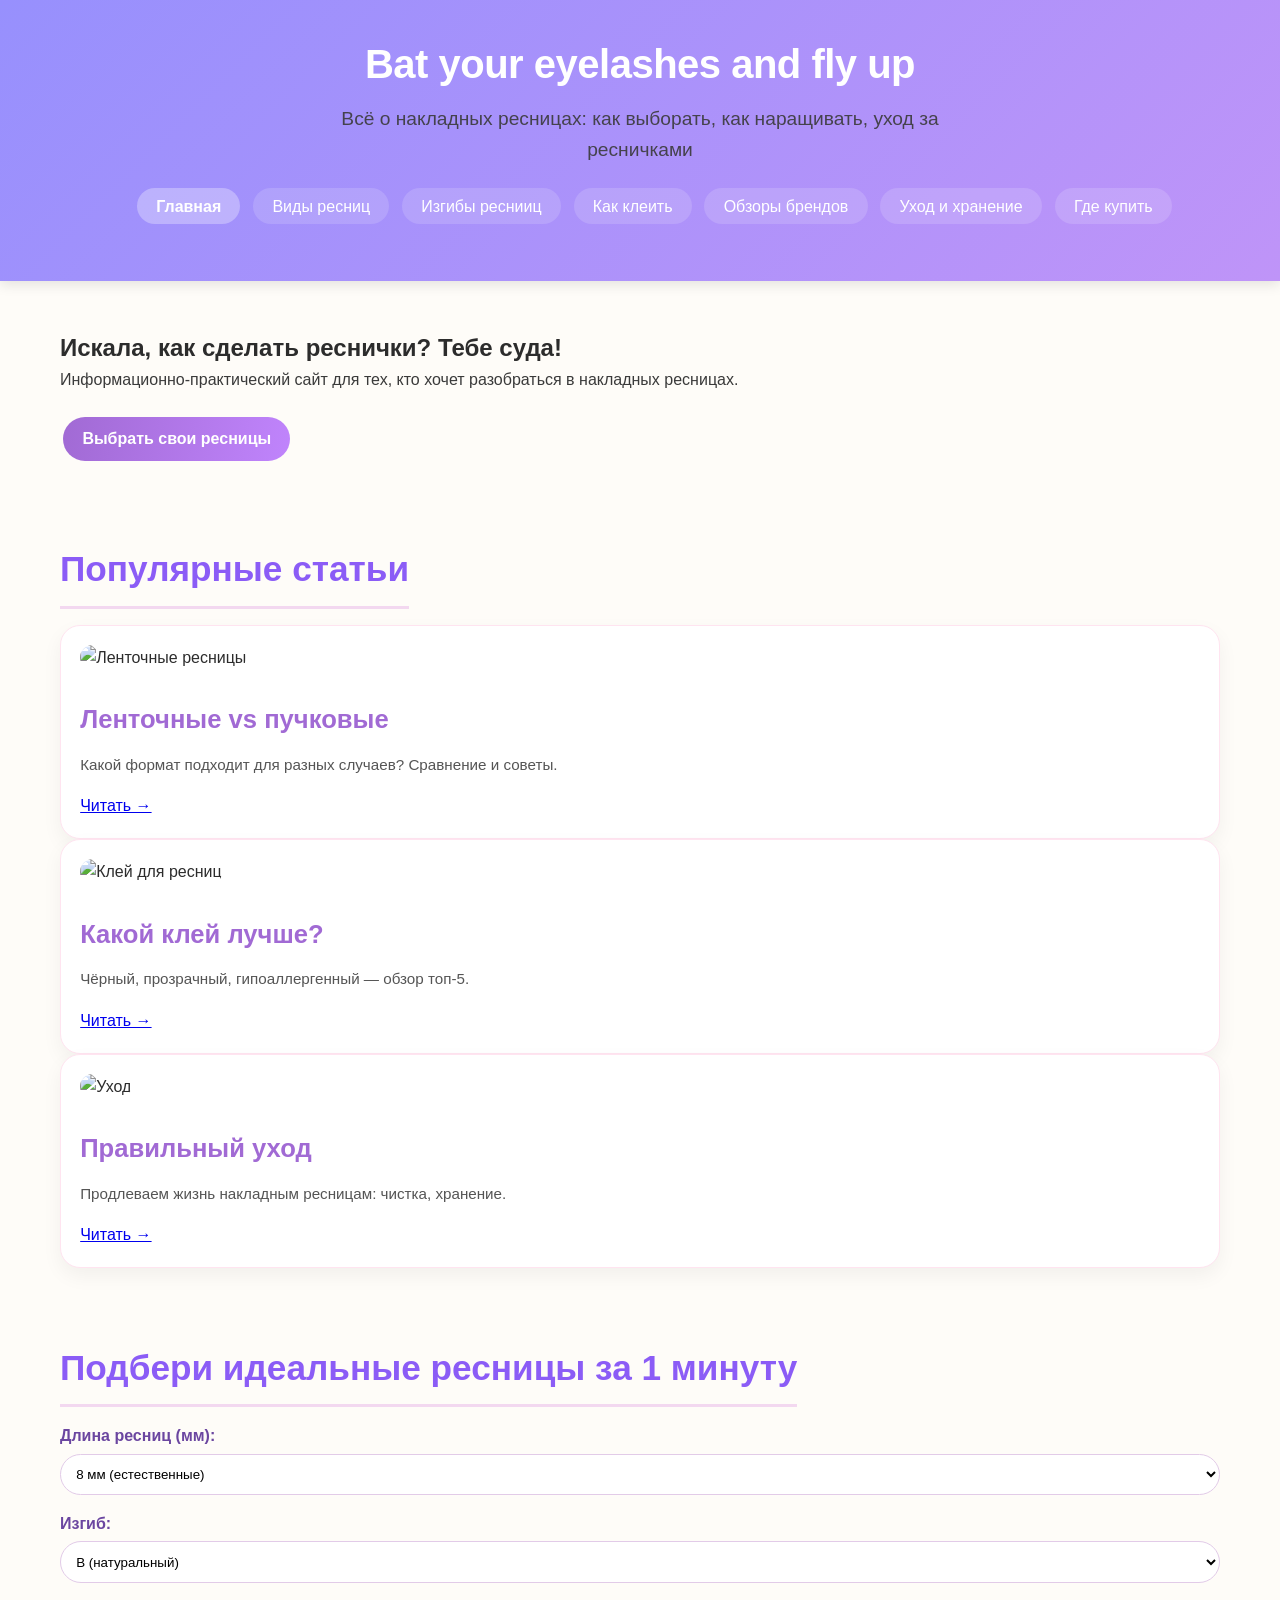
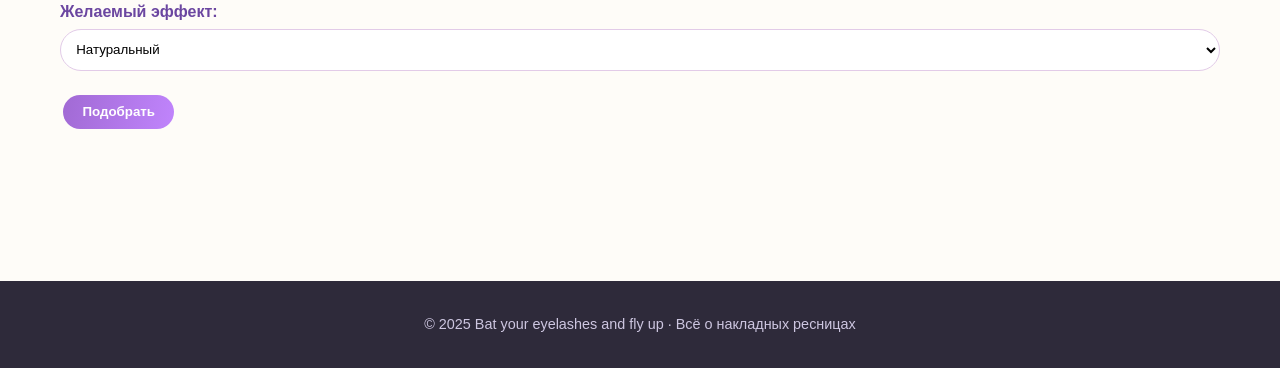
==== index.html @ 488f1c17 "изменила название сайта,  структуру (добавила страниц)" ====
<!DOCTYPE html>
<html lang="ru">
<head>
    <meta charset="UTF-8">
    <meta name="viewport" content="width=device-width, initial-scale=1.0">
    <title>Bat your eyelashes and fly up</title>
    <link rel="stylesheet" href="style.css">
</head>
<body>
    <header>
        <div class="container">
            <h1>Bat your eyelashes and fly up</h1>
            <p>Всё о накладных ресницах: как выборать, как наращивать, уход за ресничками</p>
            <nav>
                <ul>
                    <li><a href="index.html">Главная</a></li>
                    <li><a href="types.html">Виды ресниц</a></li>
                    <li><a href="The-bends.html">Изгибы реснииц</a></li>
                    <li><a href="glue.html">Как клеить</a></li>
                    <li><a href="reviews.html">Обзоры брендов</a></li>
                    <li><a href="eyelash-care.html">Уход и хранение</a></li>
                    <li><a href="buy.html">Где купить</a></li>
                </ul>
            </nav>
        </div>
    </header>

    <main>
    <section class="hero">
      <div class="container hero__content">
        <h1>Искала, как сделать реснички? Тебе суда!</h1>
        <p>Информационно‑практический сайт для тех, кто хочет разобраться в накладных ресницах.</p>
        <a href="types.html" class="btn btn-primary">Выбрать свои ресницы</a>
      </div>
    </section>

    <section class="section">
      <div class="container">
        <h2 class="section-title">Популярные статьи</h2>
        <div class="cards-grid">
          <article class="card">
            <img src="" alt="Ленточные ресницы" class="card__img">
            <div class="card__content">
              <h3>Ленточные vs пучковые</h3>
              <p>Какой формат подходит для разных случаев? Сравнение и советы.</p>
              <a href="types.html" class="card__link">Читать →</a>
            </div>
          </article>
          <article class="card">
            <img src="" alt="Клей для ресниц">
            <div class="card__content">
              <h3>Какой клей лучше?</h3>
              <p>Чёрный, прозрачный, гипоаллергенный — обзор топ-5.</p>
              <a href="reviews.html" class="card__link">Читать →</a>
            </div>
          </article>
          <article class="card">
            <img src="" alt="Уход">
            <div class="card__content">
              <h3>Правильный уход</h3>
              <p>Продлеваем жизнь накладным ресницам: чистка, хранение.</p>
              <a href="eyelash-care.html" class="card__link">Читать →</a>
            </div>
          </article>
        </div>
      </div>
    </section>

    <section class="section section--light-bg">
      <div class="container">
        <h2 class="section-title">Подбери идеальные ресницы за 1 минуту</h2>
        <div class="matcher-wrapper" id="lashMatcherApp">
          <form id="lashForm" class="matcher-form">
            <div class="form-group">
              <label>Длина ресниц (мм):</label>
              <select id="length" required>
                <option value="8">8 мм (естественные)</option>
                <option value="10">10 мм (средние)</option>
                <option value="12">12 мм (выразительные)</option>
                <option value="14">14 мм (драматичные)</option>
              </select>
            </div>
            <div class="form-group">
              <label>Изгиб:</label>
              <select id="curl" required>
                <option value="B">B (натуральный)</option>
                <option value="C">C (универсальный)</option>
                <option value="D">D (кукольный эффект)</option>
              </select>
            </div>
            <div class="form-group">
              <label>Желаемый эффект:</label>
              <select id="effect" required>
                <option value="natural">Натуральный</option>
                <option value="volume">Объёмный</option>
                <option value="dramatic">Драматичный (3D)</option>
              </select>
            </div>
            <button type="submit" class="btn btn-primary">Подобрать</button>
          </form>
          <div id="matcherResult" class="matcher-result"></div>
        </div>
      </div>
    </section>
  </main>

  <footer class="footer">
    <div class="container footer__content">
      <p>© 2025 Bat your eyelashes and fly up · Всё о накладных ресницах</p>
      <div class="footer__social">
        <a href="#" aria-label="Instagram"><i class="fab fa-instagram"></i></a>
        <a href="#" aria-label="Telegram"><i class="fab fa-telegram"></i></a>
      </div>
    </div>
  </footer>

  <script src="script.js"></script>
  
</body>
</html>
---- style.css ----
:root {
  /* светлая тема (по умолчанию) */
  --bg-primary: #fff9f7;
  --bg-secondary: #ffe9e3;
  --text-primary: #2d1b2e;
  --text-secondary: #5e3a5e;
  --accent: #d49b8f;
  --accent-hover: #b87a6e;
  --card-bg: #ffffff;
  --border: #f0d5cf;
  --header-bg: #fff0eb;
  --footer-bg: #fae6df;
  --btn-primary-bg: #d49b8f;
  --btn-primary-text: #2d1b2e;
  --shadow: rgba(0,0,0,0.05);
}

body.dark {
  --bg-primary: #1e1a2b;
  --bg-secondary: #2a2438;
  --text-primary: #f0e9f0;
  --text-secondary: #cdb8d4;
  --accent: #c28b7a;
  --accent-hover: #a56f60;
  --card-bg: #2d263b;
  --border: #433c55;
  --header-bg: #231f32;
  --footer-bg: #181524;
  --btn-primary-bg: #c28b7a;
  --btn-primary-text: #1e1a2b;
  --shadow: rgba(0,0,0,0.3);
}

* {
margin: 0;
padding: 0;
box-sizing: border-box;
}

body {
font-family: 'Segoe UI', 'Arial', sans-serif;
line-height: 1.6;
color: #2c2c2c;
background-color: #fefcf8;
}

.container {
max-width: 1200px;
margin: 0 auto;
padding: 0 20px;
}

/* Header */
header {
background: linear-gradient(135deg, #9790fd 0%, #bf94f8 100%);
padding: 2rem 0;
text-align: center;
color: white;
box-shadow: 0 4px 12px rgba(0, 0, 0, 0.1);
}

header h1 {
font-size: 2.5rem;
margin-bottom: 0.5rem;
letter-spacing: -0.5px;
}

header p {
font-size: 1.2rem;
opacity: 0.9;
max-width: 700px;
margin: 0 auto;
}

/* Navigation */
nav ul {
list-style: none;
display: flex;
justify-content: center;
flex-wrap: wrap;
gap: 0.8rem;
margin-top: 1.8rem;
}

nav a {
color: white;
text-decoration: none;
padding: 0.6rem 1.2rem;
border-radius: 40px;
font-weight: 500;
transition: all 0.3s ease;
background: rgba(255, 255, 255, 0.15);
backdrop-filter: blur(2px);
}

nav a:hover {
background: rgba(255, 255, 255, 0.35);
transform: translateY(-2px);
}

/* Main content */
main {
padding: 3rem 0;
min-height: 70vh;
}

section {
margin-bottom: 3rem;
}

h2 {
color: #8b5cf6;
font-size: 2.2rem;
margin: 1.5rem 0 1rem 0;
padding-bottom: 0.5rem;
border-bottom: 3px solid #f3d8f0;
display: inline-block;
}

h3 {
color: #a16ad4;
font-size: 1.6rem;
margin-top: 1.8rem;
margin-bottom: 0.8rem;
font-weight: 600;
}

p {
margin-bottom: 1rem;
color: #3a3a3a;
}

/* Списки */
ul, ol {
margin: 1rem 0 1.5rem 1.8rem;
}

li {
margin-bottom: 0.4rem;
line-height: 1.5;
}

strong {
color: #9b6bcf;
}

/* Карточки для обзоров, товаров */
.card-grid {
display: flex;
flex-wrap: wrap;
gap: 1.8rem;
margin: 2rem 0;
}

.card {
background: white;
border-radius: 20px;
overflow: hidden;
box-shadow: 0 8px 20px rgba(0, 0, 0, 0.05);
transition: transform 0.25s, box-shadow 0.25s;
flex: 1 1 280px;
padding: 1.2rem;
border: 1px solid #ffe4f0;
}

.card:hover {
transform: translateY(-5px);
box-shadow: 0 15px 30px rgba(0, 0, 0, 0.1);
}

.card h4 {
font-size: 1.3rem;
color: #b185db;
margin-bottom: 0.5rem;
}

.card p {
font-size: 0.95rem;
color: #555;
}

/* Таблицы (для сравнения, брендов) */
table {
width: 100%;
border-collapse: collapse;
background: white;
border-radius: 16px;
overflow: hidden;
box-shadow: 0 2px 12px rgba(0, 0, 0, 0.05);
margin: 1.5rem 0;
}

th, td {
padding: 0.9rem 1rem;
text-align: left;
border-bottom: 1px solid #f0e0e8;
}

th {
background: #f8f0fc;
color: #7c4d9e;
font-weight: 700;
font-size: 1rem;
}

tr:hover td {
background-color: #fef6fb;
}

/* Кнопки (для покупки, деталей) */
.btn {
display: inline-block;
background: linear-gradient(100deg, #a16ad4, #c084fc);
color: white;
padding: 0.6rem 1.2rem;
border-radius: 40px;
text-decoration: none;
font-weight: 600;
transition: all 0.2s;
border: none;
cursor: pointer;
margin: 0.5rem 0.2rem;
}

.btn-small {
padding: 0.3rem 0.9rem;
font-size: 0.85rem;
}

.btn:hover {
background: #8b5cf6;
transform: scale(0.97);
box-shadow: 0 4px 10px rgba(0,0,0,0.1);
}

/* Блок с советами, акценты */
.highlight, .tip-box {
background: #fff7f0;
border-left: 5px solid #cfaaff;
padding: 1.2rem 1.5rem;
border-radius: 20px;
margin: 1.5rem 0;
box-shadow: 0 2px 8px rgba(0,0,0,0.02);
}

.tip-box p {
margin-bottom: 0;
}

/* Формы (возможно для связи / комментариев) */
.form-group {
margin-bottom: 1rem;
}

label {
display: block;
font-weight: 600;
color: #6b46a0;
margin-bottom: 0.3rem;
}

input, textarea, select {
width: 100%;
padding: 0.7rem;
border: 1px solid #e2cbe8;
border-radius: 24px;
background: white;
font-family: inherit;
}

input:focus, textarea:focus {
outline: none;
border-color: #b77ce0;
box-shadow: 0 0 0 3px rgba(161, 106, 212, 0.2);
}

/* Секция "Где купить" — список магазинов */
.store-item {
display: flex;
align-items: baseline;
gap: 0.8rem;
background: #ffffffcc;
padding: 0.7rem 1rem;
border-radius: 50px;
margin-bottom: 0.8rem;
backdrop-filter: blur(4px);
border: 1px solid #f3dcfc;
}

.store-name {
font-weight: bold;
min-width: 120px;
color: #a45ee5;
}

/* footer */
footer {
background: #2e2a3a;
color: #ddd8e8;
text-align: center;
padding: 2rem 0;
margin-top: 3rem;
font-size: 0.9rem;
}

footer p {
color: #cdc6e0;
margin: 0;
}

/* Адаптивность */
@media (max-width: 768px) {
header h1 {
font-size: 1.8rem;
}

header p {
font-size: 1rem;
}

nav ul {
flex-direction: column;
align-items: stretch;
gap: 0.5rem;
margin: 1rem 1rem 0;
}

nav a {
display: block;
text-align: center;
}

h2 {
font-size: 1.7rem;
}

h3 {
font-size: 1.3rem;
}

.container {
padding: 0 16px;
}

table, th, td {
font-size: 0.85rem;
padding: 0.6rem;
}

.card-grid {
flex-direction: column;
}
}

/* дополнительные мелочи для красоты */
img {
max-width: 100%;
border-radius: 16px;
}

hr {
margin: 1.8rem 0;
border: none;
height: 2px;
background: linear-gradient(90deg, #f0d0d8, #d9b4f0, #f0d0d8);
}

/* Стили для галереи (если потребуется) */
.gallery {
display: flex;
flex-wrap: wrap;
gap: 1rem;
justify-content: center;
}

/* Иконки или метки */
.badge {
background: #eeddff;
color: #8a4fc2;
font-size: 0.7rem;
padding: 0.2rem 0.6rem;
border-radius: 40px;
font-weight: bold;
margin-left: 0.5rem;
}
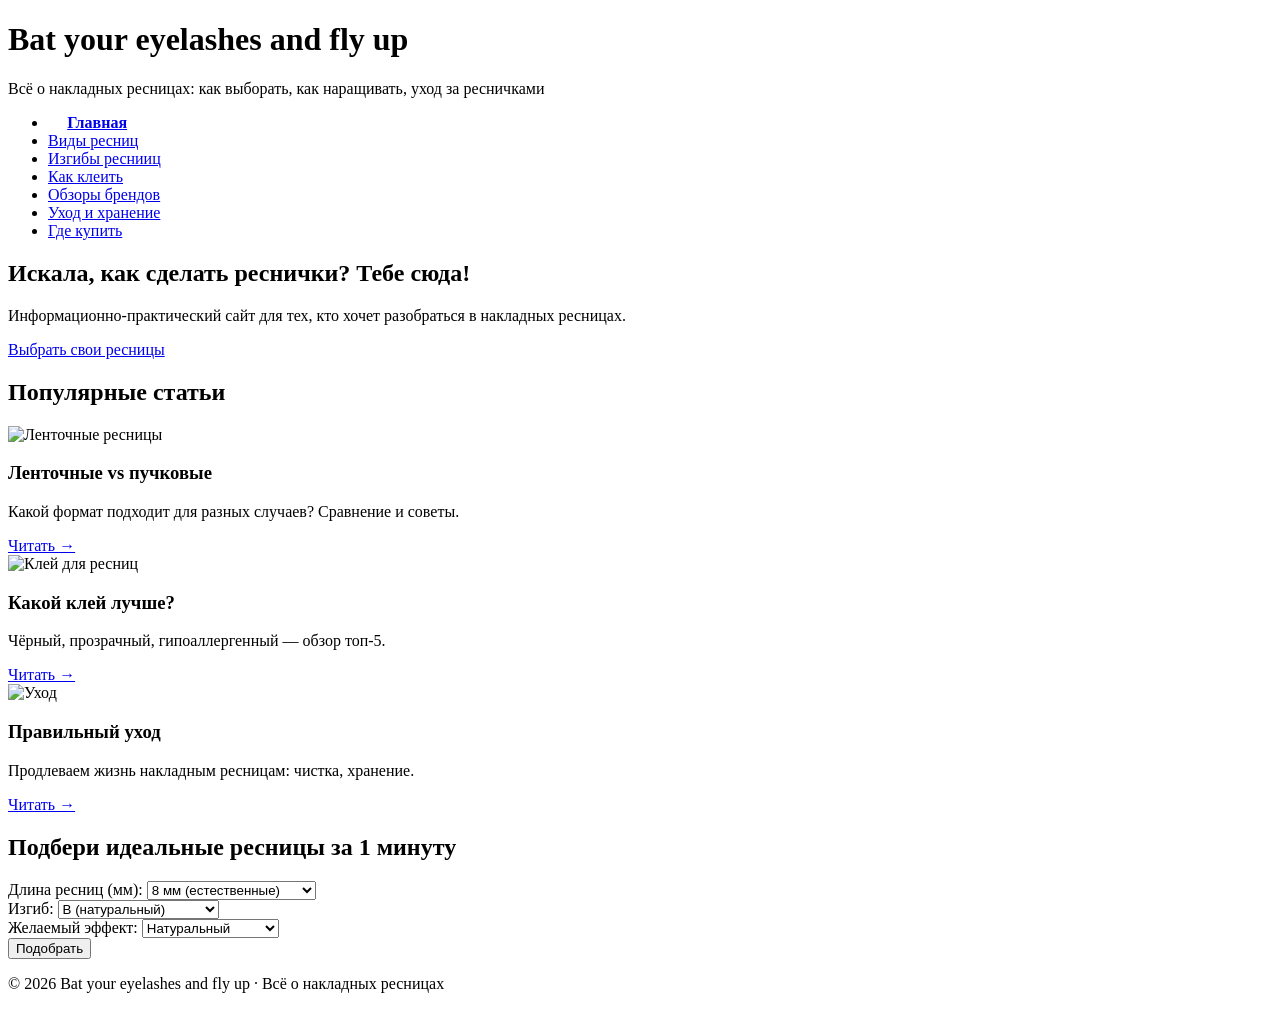
==== commit 860b041d: "для каждой страницы свой ксс и скрипт. Пока оформлена  главная страница, скрипт будет испрален." ====
--- a/index.html
+++ b/index.html
@@ -1,120 +1,121 @@
 <!DOCTYPE html>
 <html lang="ru">
 <head>
-    <meta charset="UTF-8">
-    <meta name="viewport" content="width=device-width, initial-scale=1.0">
-    <title>Bat your eyelashes and fly up</title>
-    <link rel="stylesheet" href="style.css">
+<meta charset="UTF-8">
+<meta name="viewport" content="width=device-width, initial-scale=1.0">
+<title>Bat your eyelashes and fly up</title>
+<link rel="stylesheet" href="style.css/index.css">
 </head>
 <body>
-    <header>
-        <div class="container">
-            <h1>Bat your eyelashes and fly up</h1>
-            <p>Всё о накладных ресницах: как выборать, как наращивать, уход за ресничками</p>
-            <nav>
-                <ul>
-                    <li><a href="index.html">Главная</a></li>
-                    <li><a href="types.html">Виды ресниц</a></li>
-                    <li><a href="The-bends.html">Изгибы реснииц</a></li>
-                    <li><a href="glue.html">Как клеить</a></li>
-                    <li><a href="reviews.html">Обзоры брендов</a></li>
-                    <li><a href="eyelash-care.html">Уход и хранение</a></li>
-                    <li><a href="buy.html">Где купить</a></li>
-                </ul>
-            </nav>
-        </div>
-    </header>
+<header>
+<div class="container">
+<h1>Bat your eyelashes and fly up</h1>
+<p>Всё о накладных ресницах: как выборать, как наращивать, уход за ресничками</p>
+<nav>
+<ul>
+<li><a href="index.html">Главная</a></li>
+<li><a href="types.html">Виды ресниц</a></li>
+<li><a href="The-bends.html">Изгибы реснииц</a></li>
+<li><a href="glue.html">Как клеить</a></li>
+<li><a href="reviews.html">Обзоры брендов</a></li>
+<li><a href="eyelash-care.html">Уход и хранение</a></li>
+<li><a href="buy.html">Где купить</a></li>
+</ul>
+</nav>
+</div>
+</header>
 
-    <main>
-    <section class="hero">
-      <div class="container hero__content">
-        <h1>Искала, как сделать реснички? Тебе суда!</h1>
-        <p>Информационно‑практический сайт для тех, кто хочет разобраться в накладных ресницах.</p>
-        <a href="types.html" class="btn btn-primary">Выбрать свои ресницы</a>
-      </div>
-    </section>
+<main>
+<section class="hero hero--with-bg">
+<div class="container hero__content">
+<h1>Искала, как сделать реснички? Тебе сюда!</h1>
+<p>Информационно‑практический сайт для тех, кто хочет разобраться в накладных ресницах.</p>
+<a href="types.html" class="btn btn-primary">Выбрать свои ресницы</a>
+</div>
+</section>
 
-    <section class="section">
-      <div class="container">
-        <h2 class="section-title">Популярные статьи</h2>
-        <div class="cards-grid">
-          <article class="card">
-            <img src="" alt="Ленточные ресницы" class="card__img">
-            <div class="card__content">
-              <h3>Ленточные vs пучковые</h3>
-              <p>Какой формат подходит для разных случаев? Сравнение и советы.</p>
-              <a href="types.html" class="card__link">Читать →</a>
-            </div>
-          </article>
-          <article class="card">
-            <img src="" alt="Клей для ресниц">
-            <div class="card__content">
-              <h3>Какой клей лучше?</h3>
-              <p>Чёрный, прозрачный, гипоаллергенный — обзор топ-5.</p>
-              <a href="reviews.html" class="card__link">Читать →</a>
-            </div>
-          </article>
-          <article class="card">
-            <img src="" alt="Уход">
-            <div class="card__content">
-              <h3>Правильный уход</h3>
-              <p>Продлеваем жизнь накладным ресницам: чистка, хранение.</p>
-              <a href="eyelash-care.html" class="card__link">Читать →</a>
-            </div>
-          </article>
-        </div>
-      </div>
-    </section>
 
-    <section class="section section--light-bg">
-      <div class="container">
-        <h2 class="section-title">Подбери идеальные ресницы за 1 минуту</h2>
-        <div class="matcher-wrapper" id="lashMatcherApp">
-          <form id="lashForm" class="matcher-form">
-            <div class="form-group">
-              <label>Длина ресниц (мм):</label>
-              <select id="length" required>
-                <option value="8">8 мм (естественные)</option>
-                <option value="10">10 мм (средние)</option>
-                <option value="12">12 мм (выразительные)</option>
-                <option value="14">14 мм (драматичные)</option>
-              </select>
-            </div>
-            <div class="form-group">
-              <label>Изгиб:</label>
-              <select id="curl" required>
-                <option value="B">B (натуральный)</option>
-                <option value="C">C (универсальный)</option>
-                <option value="D">D (кукольный эффект)</option>
-              </select>
-            </div>
-            <div class="form-group">
-              <label>Желаемый эффект:</label>
-              <select id="effect" required>
-                <option value="natural">Натуральный</option>
-                <option value="volume">Объёмный</option>
-                <option value="dramatic">Драматичный (3D)</option>
-              </select>
-            </div>
-            <button type="submit" class="btn btn-primary">Подобрать</button>
-          </form>
-          <div id="matcherResult" class="matcher-result"></div>
-        </div>
-      </div>
-    </section>
-  </main>
+<section class="section">
+<div class="container">
+<h2 class="section-title">Популярные статьи</h2>
+<div class="cards-grid">
+<article class="card">
+<div class="card__content">
+<img src="https://encrypted-tbn0.gstatic.com/images?q=tbn:ANd9GcRplRN2D2bsF6pzSVz6k77iuRxVp3_ErJUctg&s" alt="Ленточные ресницы" class="card__img">
+<h3>Ленточные vs пучковые</h3>
+<p>Какой формат подходит для разных случаев? Сравнение и советы.</p>
+<a href="types.html" class="card__link">Читать →</a>
+</div>
+</article>
+<article class="card">
+<img src="https://s.fstorage.cm.tdera.ru/img/556f/0a/3b9a6e7b67370b2b523e2c21401c8d2a0acaa036.jpeg" alt="Клей для ресниц">
+<div class="card__content">
+<h3>Какой клей лучше?</h3>
+<p>Чёрный, прозрачный, гипоаллергенный — обзор топ-5.</p>
+<a href="reviews.html" class="card__link">Читать →</a>
+</div>
+</article>
+<article class="card">
+<img src="https://paradpomad.ru/upload/medialibrary/5fe/5fe3d609d5bc75c7faf5052f55bfd235.png" alt="Уход">
+<div class="card__content">
+<h3>Правильный уход</h3>
+<p>Продлеваем жизнь накладным ресницам: чистка, хранение.</p>
+<a href="eyelash-care.html" class="card__link">Читать →</a>
+</div>
+</article>
+</div>
+</div>
+</section>
 
-  <footer class="footer">
-    <div class="container footer__content">
-      <p>© 2025 Bat your eyelashes and fly up · Всё о накладных ресницах</p>
-      <div class="footer__social">
-        <a href="#" aria-label="Instagram"><i class="fab fa-instagram"></i></a>
-        <a href="#" aria-label="Telegram"><i class="fab fa-telegram"></i></a>
-      </div>
-    </div>
-  </footer>
+<section class="section section--light-bg">
+<div class="container">
+<h2 class="section-title">Подбери идеальные ресницы за 1 минуту</h2>
+<div class="matcher-wrapper" id="lashMatcherApp">
+<form id="lashForm" class="matcher-form">
+<div class="form-group">
+<label>Длина ресниц (мм):</label>
+<select id="length" required>
+<option value="8">8 мм (естественные)</option>
+<option value="10">10 мм (средние)</option>
+<option value="12">12 мм (выразительные)</option>
+<option value="14">14 мм (драматичные)</option>
+</select>
+</div>
+<div class="form-group">
+<label>Изгиб:</label>
+<select id="curl" required>
+<option value="B">B (натуральный)</option>
+<option value="C">C (универсальный)</option>
+<option value="D">D (кукольный эффект)</option>
+</select>
+</div>
+<div class="form-group">
+<label>Желаемый эффект:</label>
+<select id="effect" required>
+<option value="natural">Натуральный</option>
+<option value="volume">Объёмный</option>
+<option value="dramatic">Драматичный (3D)</option>
+</select>
+</div>
+<button type="submit" class="btn btn-primary">Подобрать</button>
+</form>
+<div id="matcherResult" class="matcher-result"></div>
+</div>
+</div>
+</section>
+</main>
 
-  <script src="script.js"></script>
-  
+<footer class="footer">
+<div class="container footer__content">
+<p>© 2026 Bat your eyelashes and fly up · Всё о накладных ресницах</p>
+<div class="footer__social">
+<a href="#" aria-label="Instagram"><i class="fab fa-instagram"></i></a>
+<a href="#" aria-label="Telegram"><i class="fab fa-telegram"></i></a>
+</div>
+</div>
+</footer>
+
+<script src="java/script.js"></script>
+
 </body>
-</html>
+</html>
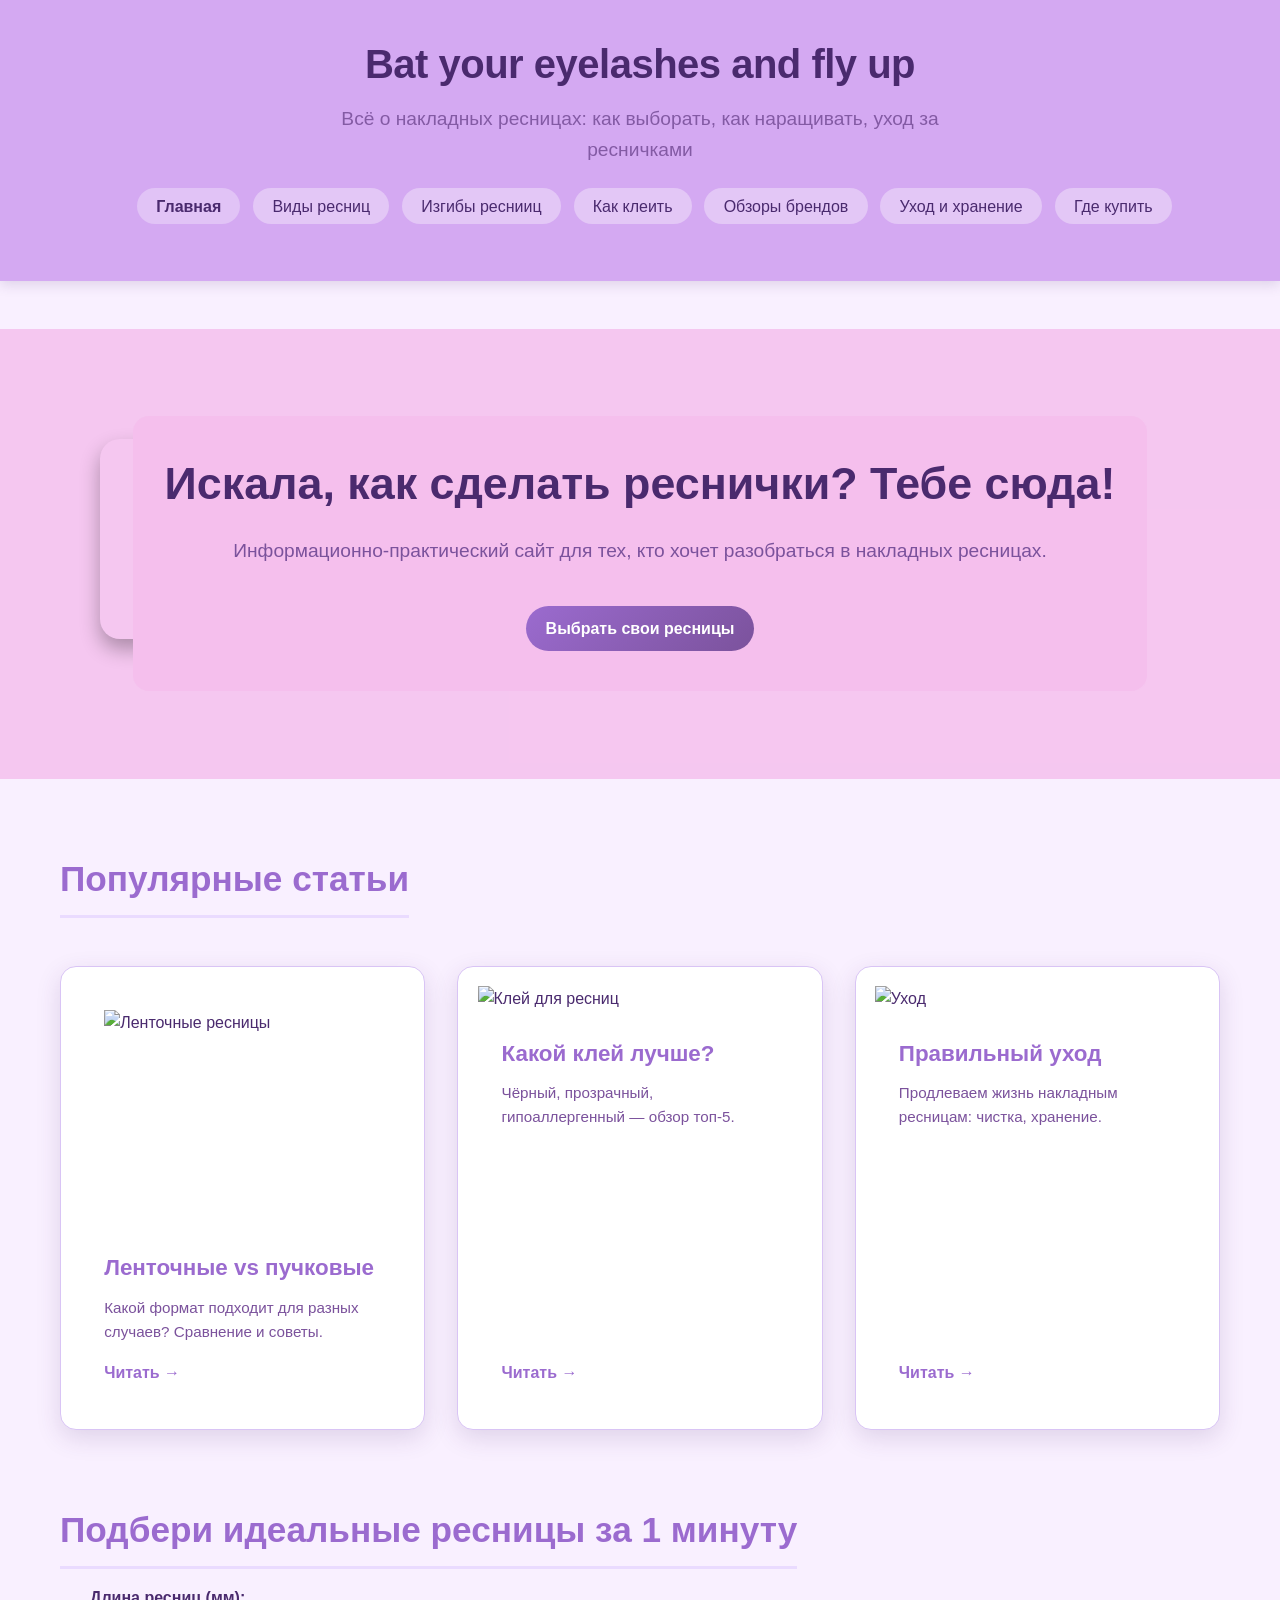
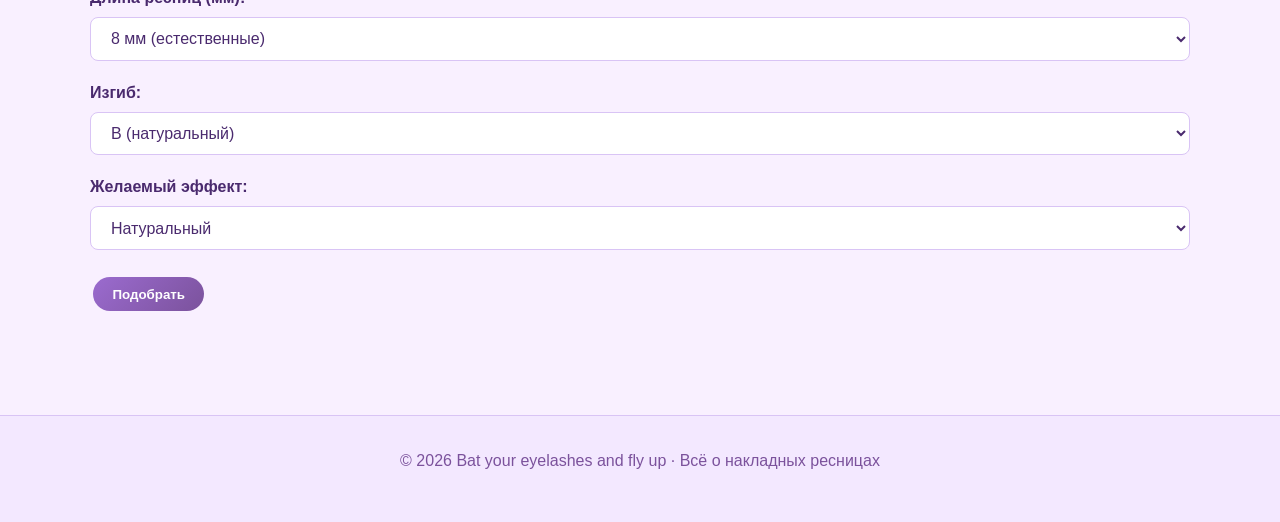
==== commit 6c7ca756: "сделана последняя страница и ее оформление (все ссылки переходы будут добавены позже) исправила путь" ====
--- a/index.html
+++ b/index.html
@@ -4,7 +4,7 @@
 <meta charset="UTF-8">
 <meta name="viewport" content="width=device-width, initial-scale=1.0">
 <title>Bat your eyelashes and fly up</title>
-<link rel="stylesheet" href="style.css/index.css">
+<link rel="stylesheet" href="style/index.css">
 </head>
 <body>
 <header>
--- a/style/index.css
+++ b/style/index.css
@@ -0,0 +1,468 @@
+:root {
+  --bg-primary: #F9F0FF;
+  --bg-secondary: #EADBFF;
+  --text-primary: #4A2A6E;
+  --text-secondary: #7B529C;
+  --accent: #9B6BCF;
+  --accent-hover: #8254B3;
+  --card-bg: #FFFFFF;
+  --border: #D9C4F5;
+  --header-bg: #D4A9F2;
+  --footer-bg: #F3E8FF;
+  --btn-primary-bg: linear-gradient(135deg, #9B6BCF, #7B529C);
+  --btn-primary-text: #FFFFFF;
+  --shadow: rgba(75, 42, 107, 0.15);
+}
+
+body.dark {
+  --bg-primary: #2A1F3C;
+  --bg-secondary: #3E2F5A;
+  --text-primary: #E0D5F5;
+  --text-secondary: #C4B3E0;
+  --accent: #A98BD6;
+  --accent-hover: #9273C0;
+  --card-bg: #3A2B4A;
+  --border: #5A457A;
+  --header-bg: #4A3A5C;
+  --footer-bg: #352845;
+  --btn-primary-bg: linear-gradient(135deg, #A98BD6, #8A6FB8);
+  --btn-primary-text: #2A1F3C;
+  --shadow: rgba(0, 0, 0, 0.4);
+}
+
+* {
+  margin: 0;
+  padding: 0;
+  box-sizing: border-box;
+}
+
+body {
+  font-family: 'Segoe UI', 'Arial', sans-serif;
+  line-height: 1.6;
+  color: var(--text-primary);
+  background-color: var(--bg-primary);
+  transition: background-color 0.3s, color 0.3s;
+}
+
+.container {
+  max-width: 1200px;
+  margin: 0 auto;
+  padding: 0 20px;
+}
+
+header {
+  background-color: var(--header-bg);
+  padding: 2rem 0;
+  text-align: center;
+  color: var(--text-primary);
+  box-shadow: 0 4px 12px var(--shadow);
+}
+
+header h1 {
+  font-size: 2.5rem;
+  margin-bottom: 0.5rem;
+  letter-spacing: -0.5px;
+  color: var(--text-primary);
+}
+
+header p {
+  font-size: 1.2rem;
+  opacity: 0.9;
+  max-width: 700px;
+  margin: 0 auto;
+  color: var(--text-secondary);
+}
+
+nav ul {
+  list-style: none;
+  display: flex;
+  justify-content: center;
+  flex-wrap: wrap;
+  gap: 0.8rem;
+  margin-top: 1.8rem;
+}
+
+nav a {
+  color: var(--text-primary);
+  text-decoration: none;
+  padding: 0.6rem 1.2rem;
+  border-radius: 40px;
+  font-weight: 500;
+  transition: all 0.3s ease;
+  background: rgba(255, 255, 255, 0.35);
+  backdrop-filter: blur(2px);
+}
+
+nav a:hover {
+  background: rgba(255, 255, 255, 0.35);
+  transform: translateY(-2px);
+  color: #FFFFFF;
+}
+
+main {
+  padding: 3rem 0;
+  min-height: 70vh;
+}
+
+section {
+  margin-bottom: 3rem;
+}
+
+h2 {
+  color: var(--accent);
+  font-size: 2.2rem;
+  margin: 1.5rem 0 1rem 0;
+  padding-bottom: 0.5rem;
+  border-bottom: 3px solid var(--bg-secondary);
+  display: inline-block;
+}
+
+h3 {
+  color: var(--text-primary);
+  font-size: 1.6rem;
+  margin-top: 1.8rem;
+  margin-bottom: 0.8rem;
+  font-weight: 600;
+}
+
+p {
+  margin-bottom: 1rem;
+  color: var(--text-secondary);
+}
+
+ul,
+ol {
+  margin: 1rem 0 1.5rem 1.8rem;
+}
+
+li {
+  margin-bottom: 0.4rem;
+  line-height: 1.5;
+  color: var(--text-secondary);
+}
+
+strong {
+  color: var(--accent);
+}
+
+.card-grid {
+  display: flex;
+  flex-wrap: wrap;
+  gap: 1.8rem;
+  margin: 2rem 0;
+}
+
+.card {
+  background: var(--card-bg);
+  border-radius: 20px;
+  overflow: hidden;
+  box-shadow: 0 8px 20px var(--shadow);
+  transition: transform 0.25s, box-shadow 0.25s;
+  flex: 1 1 280px;
+  padding: 1.2rem;
+  border: 1px solid var(--border);
+}
+
+.card:hover {
+  transform: translateY(-5px);
+  box-shadow: 0 15px 30px rgba(75, 42, 107, 0.2);
+}
+
+.card h4 {
+  font-size: 1.3rem;
+  color: var(--accent);
+  margin-bottom: 0.5rem;
+}
+
+.card p {
+  font-size: 0.95rem;
+  color: var(--text-secondary);
+}
+
+table {
+  width: 100%;
+  border-collapse: collapse;
+  background: var(--card-bg);
+  border-radius: 16px;
+  overflow: hidden;
+  box-shadow: 0 2px 12px var(--shadow);
+  margin: 1.5rem 0;
+}
+
+th,
+td {
+  padding: 0.9rem 1rem;
+  text-align: left;
+  border-bottom: 1px solid var(--border);
+}
+
+th {
+  background: var(--bg-secondary);
+  color: var(--text-primary);
+  font-weight: 700;
+  font-size: 1rem;
+}
+
+tr:hover td {
+  background-color: var(--bg-secondary);
+}
+
+.btn {
+  display: inline-block;
+  background: var(--btn-primary-bg);
+  color: var(--btn-primary-text);
+  padding: 0.6rem 1.2rem;
+  border-radius: 40px;
+  text-decoration: none;
+  font-weight: 600;
+  transition: all 0.2s;
+  border: none;
+  cursor: pointer;
+  margin: 0.5rem 0.2rem;
+}
+
+.btn-small {
+  padding: 0.3rem 0.9rem;
+  font-size: 0.85rem;
+}
+
+.btn:hover {
+  transform: scale(0.97);
+  box-shadow: 0 4px 10px rgba(0, 0, 0, 0.1);
+}
+
+.highlight {
+  background-color: var(--bg-secondary);
+  padding: 1.5rem;
+  border-radius: 16px;
+  border-left: 5px solid var(--accent);
+  margin: 2rem 0;
+}
+
+.tip-box {
+  background-color: var(--bg-primary);
+  padding: 1.2rem;
+  border-radius: 12px;
+  border: 1px dashed var(--accent);
+  margin: 2rem 0;
+}
+
+.badge {
+  display: inline-block;
+  background-color: var(--accent);
+  color: var(--text-primary);
+  padding: 0.3rem 0.8rem;
+  border-radius: 20px;
+  font-size: 0.85rem;
+  font-weight: 600;
+  margin-top: 0.5rem;
+}
+
+footer {
+  background-color: var(--footer-bg);
+  padding: 2rem 0;
+  text-align: center;
+  color: var(--text-secondary);
+  border-top: 1px solid var(--border);
+}
+
+.hero {
+  min-height: 100vh;
+  display: flex;
+  align-items: center;
+  justify-content: center;
+  text-align: center;
+  padding: 1rem;
+}
+
+.hero__content h1 {
+  font-size: 2.8rem;
+  margin-bottom: 1rem;
+  color: var(--text-primary);
+}
+
+.hero__content p {
+  font-size: 1.2rem;
+  margin-bottom: 2rem;
+  color: var(--text-secondary);
+}
+
+.cards-grid {
+  display: grid;
+  grid-template-columns: repeat(auto-fit, minmax(280px, 1fr));
+  gap: 2rem;
+  margin-top: 2rem;
+}
+
+.card {
+  background: var(--card-bg);
+  border-radius: 16px;
+  overflow: hidden;
+  box-shadow: 0 8px 24px var(--shadow);
+  display: flex;
+  flex-direction: column;
+  border: 1px solid var(--border);
+}
+
+.card__img {
+  width: 100%;
+  height: 240px;
+  object-fit: cover;
+  display: block;
+}
+
+.card__content {
+  padding: 1.5rem;
+  display: flex;
+  flex-direction: column;
+  flex-grow: 1;
+}
+
+.card__content h3 {
+  color: var(--accent);
+  font-size: 1.4rem;
+  margin-top: 0;
+  margin-bottom: 0.6rem;
+}
+
+.card__content p {
+  color: var(--text-secondary);
+  font-size: 0.95rem;
+  margin-bottom: 1rem;
+  flex-grow: 1;
+}
+
+.card__link {
+  color: var(--accent);
+  text-decoration: none;
+  font-weight: 600;
+  display: inline-flex;
+  align-items: center;
+  gap: 0.4rem;
+}
+
+.card__link:hover {
+  color: var(--text-primary);
+}
+
+.section--matcher-bg {
+  background-color: var(--bg-secondary);
+  padding: 3rem 0;
+}
+
+.matcher-wrapper {
+  max-width: 1100px;
+  margin: 0 auto;
+}
+
+.matcher-layout {
+  display: flex;
+  flex-wrap: wrap;
+  gap: 3rem;
+  align-items: center;
+}
+
+.matcher-text,
+.matcher-image {
+  flex: 1 1 400px;
+}
+
+.matcher__img {
+  width: 100%;
+  height: auto;
+  border-radius: 16px;
+  display: block;
+  box-shadow: 0 12px 32px rgba(0, 0, 0, 0.12);
+}
+
+.matcher-form .form-group {
+  margin-bottom: 1.2rem;
+}
+
+.matcher-form label {
+  display: block;
+  margin-bottom: 0.4rem;
+  color: var(--text-primary);
+  font-weight: 600;
+}
+
+.matcher-form select {
+  width: 100%;
+  padding: 0.7rem 1rem;
+  border-radius: 8px;
+  border: 1px solid var(--border);
+  background: var(--card-bg);
+  color: var(--text-primary);
+  font-size: 1rem;
+}
+
+.matcher-form select:focus {
+  outline: none;
+  box-shadow: 0 0 0 3px rgba(155, 107, 207, 0.2);
+}
+
+@media (max-width: 768px) {
+  .hero__content h1 {
+    font-size: 2rem;
+  }
+
+  .matcher-layout {
+    flex-direction: column;
+    text-align: center;
+  }
+
+  .matcher-text,
+  .matcher-image {
+    width: 100%;
+    flex: none;
+    order: -1; 
+  }
+
+  .matcher-image {
+    order: 0;
+  }
+
+  .matcher-text h2 {
+    text-align: center;
+  }
+
+  .matcher-form {
+    text-align: center;
+  }
+}
+
+.hero--with-bg {
+  position: relative;
+  background: url('main-background.jpg') center center / cover no-repeat;
+  min-height: 50vh; 
+  color: #fff; 
+  display: flex;
+  align-items: center;
+  justify-content: center;
+  text-align: center;
+  padding: 1rem;
+  background:  #f5bfedd3; 
+}
+
+.hero--with-bg::before {
+  content: '';
+  position: absolute;
+  top: 110px;
+  left: 100px;
+  width: 200px;
+  height: 200px;
+  background: url('piece-of-background.jpg') center center / cover no-repeat;
+  z-index: 1;
+  border-radius: 20px; 
+ box-shadow: 0 10px 20px rgba(0, 0, 0, 0.3); 
+  pointer-events: none;
+}
+
+.hero__content {
+  position: relative;
+  z-index: 2;
+  padding: 2rem;
+  background: #f5bfed; 
+  backdrop-filter: blur(10px);
+  border-radius: 16px;
+}
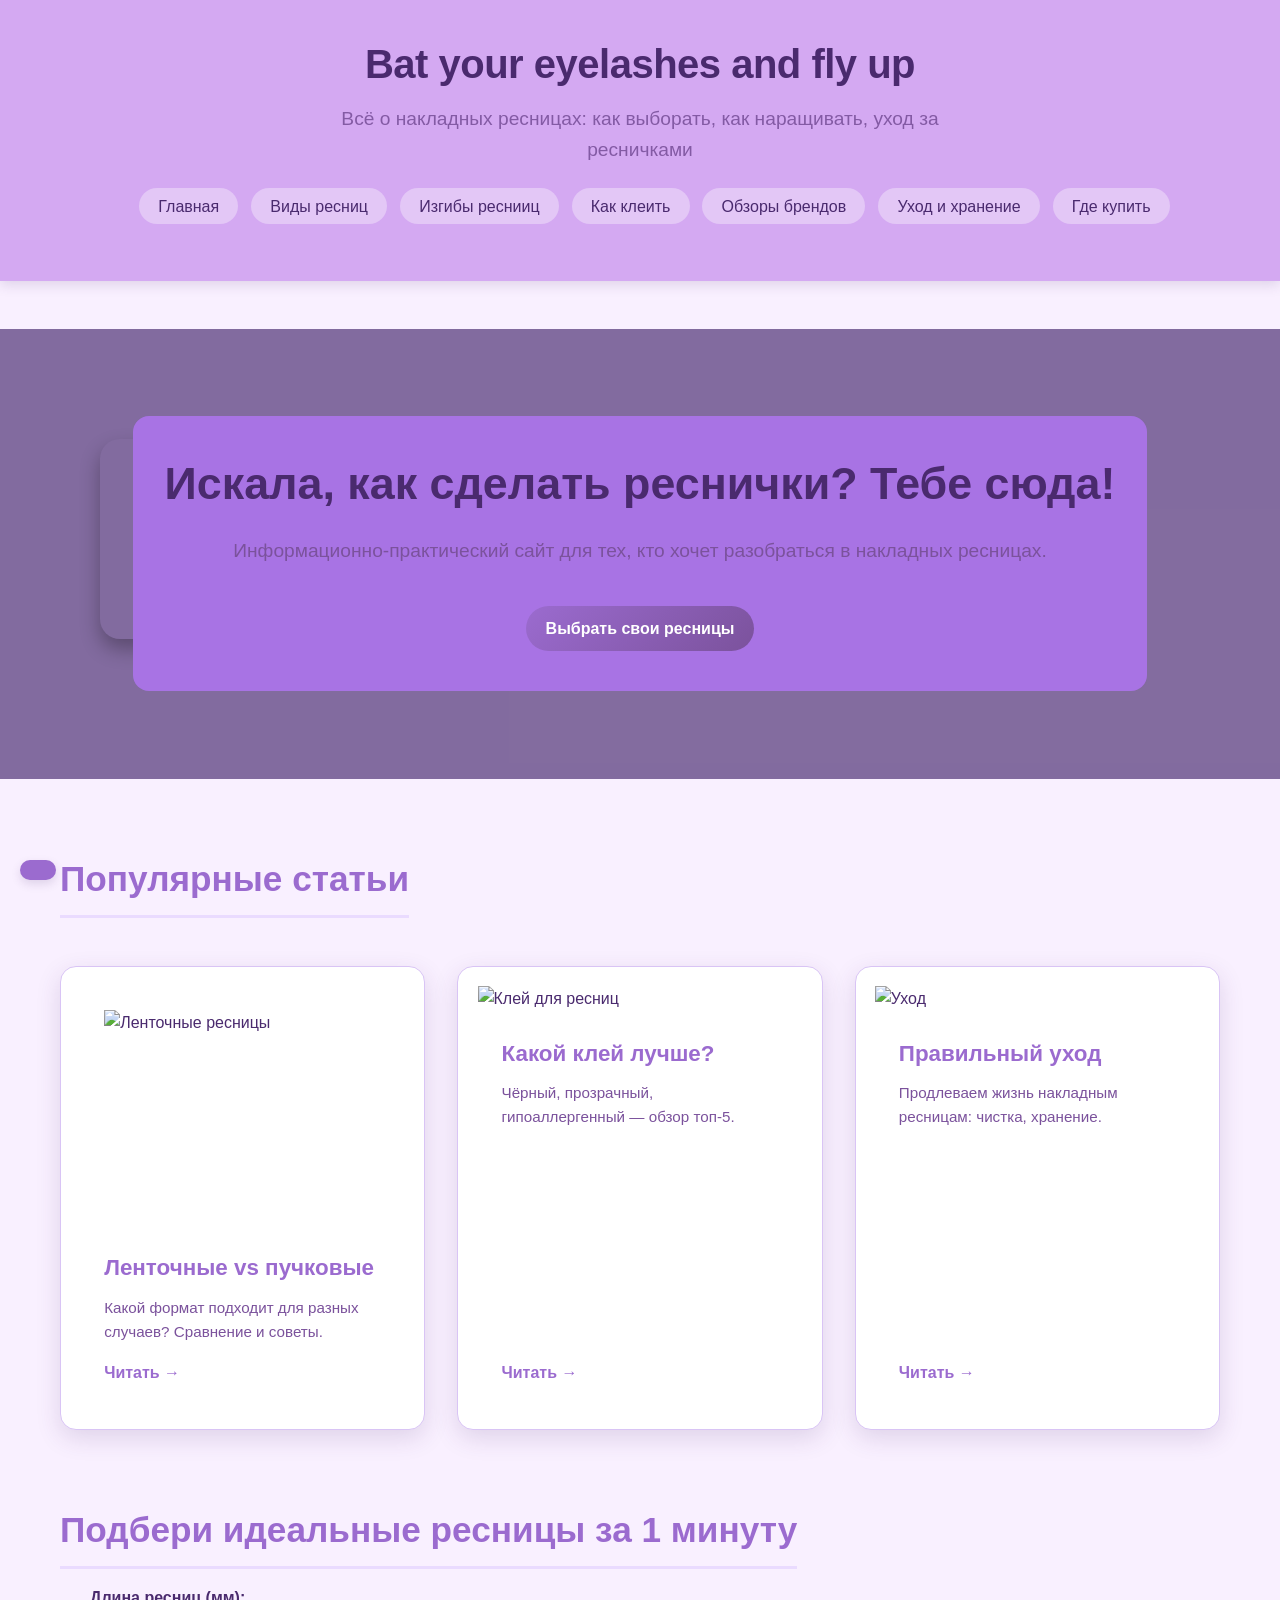
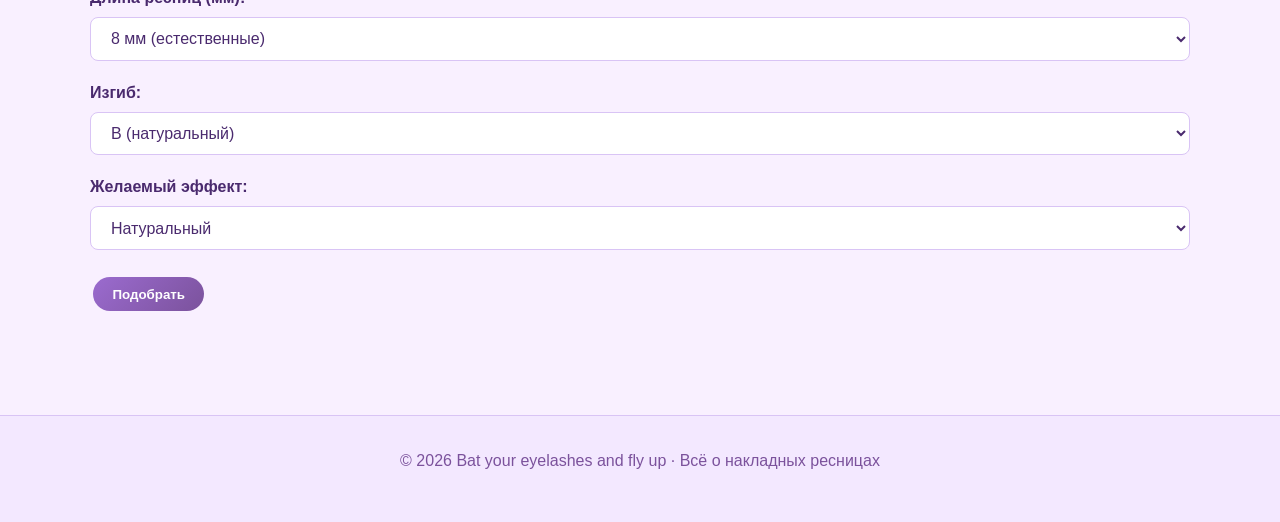
==== commit b2580573: "сделаны все страницы, дофомить страницу про клей и добавить фото, полностью изменила java(утром дора" ====
--- a/index.html
+++ b/index.html
@@ -109,8 +109,6 @@
 <div class="container footer__content">
 <p>© 2026 Bat your eyelashes and fly up · Всё о накладных ресницах</p>
 <div class="footer__social">
-<a href="#" aria-label="Instagram"><i class="fab fa-instagram"></i></a>
-<a href="#" aria-label="Telegram"><i class="fab fa-telegram"></i></a>
 </div>
 </div>
 </footer>
--- a/style/index.css
+++ b/style/index.css
@@ -17,17 +17,36 @@
 body.dark {
   --bg-primary: #2A1F3C;
   --bg-secondary: #3E2F5A;
-  --text-primary: #E0D5F5;
-  --text-secondary: #C4B3E0;
-  --accent: #A98BD6;
-  --accent-hover: #9273C0;
+  --text-primary: #d6b9f8;
+  --text-secondary: #000000;
+  --accent: #856dbb;
+  --accent-hover: #e8e8e9;
   --card-bg: #3A2B4A;
-  --border: #5A457A;
+  --border: #927eb1;
   --header-bg: #4A3A5C;
   --footer-bg: #352845;
-  --btn-primary-bg: linear-gradient(135deg, #A98BD6, #8A6FB8);
-  --btn-primary-text: #2A1F3C;
+  --btn-primary-bg: linear-gradient(135deg, #6600ff, #8A6FB8);
+  --btn-primary-text: #2f273b;
   --shadow: rgba(0, 0, 0, 0.4);
+}
+
+.theme-toggle-btn {
+  position: fixed;
+  bottom: 20px;
+  left: 20px;
+  background: var(--accent);
+  color: white;
+  border: none;
+  border-radius: 40px;
+  padding: 10px 18px;
+  cursor: pointer;
+  font-weight: bold;
+  z-index: 1000;
+  box-shadow: 0 4px 10px var(--shadow);
+  transition: all 0.2s;
+}
+.theme-toggle-btn:hover {
+  transform: scale(0.97);
 }
 
 * {
@@ -441,7 +460,7 @@
   justify-content: center;
   text-align: center;
   padding: 1rem;
-  background:  #f5bfedd3; 
+  background:  #6a508bd3; 
 }
 
 .hero--with-bg::before {
@@ -462,7 +481,7 @@
   position: relative;
   z-index: 2;
   padding: 2rem;
-  background: #f5bfed; 
+  background: #a873e4; 
   backdrop-filter: blur(10px);
   border-radius: 16px;
 }
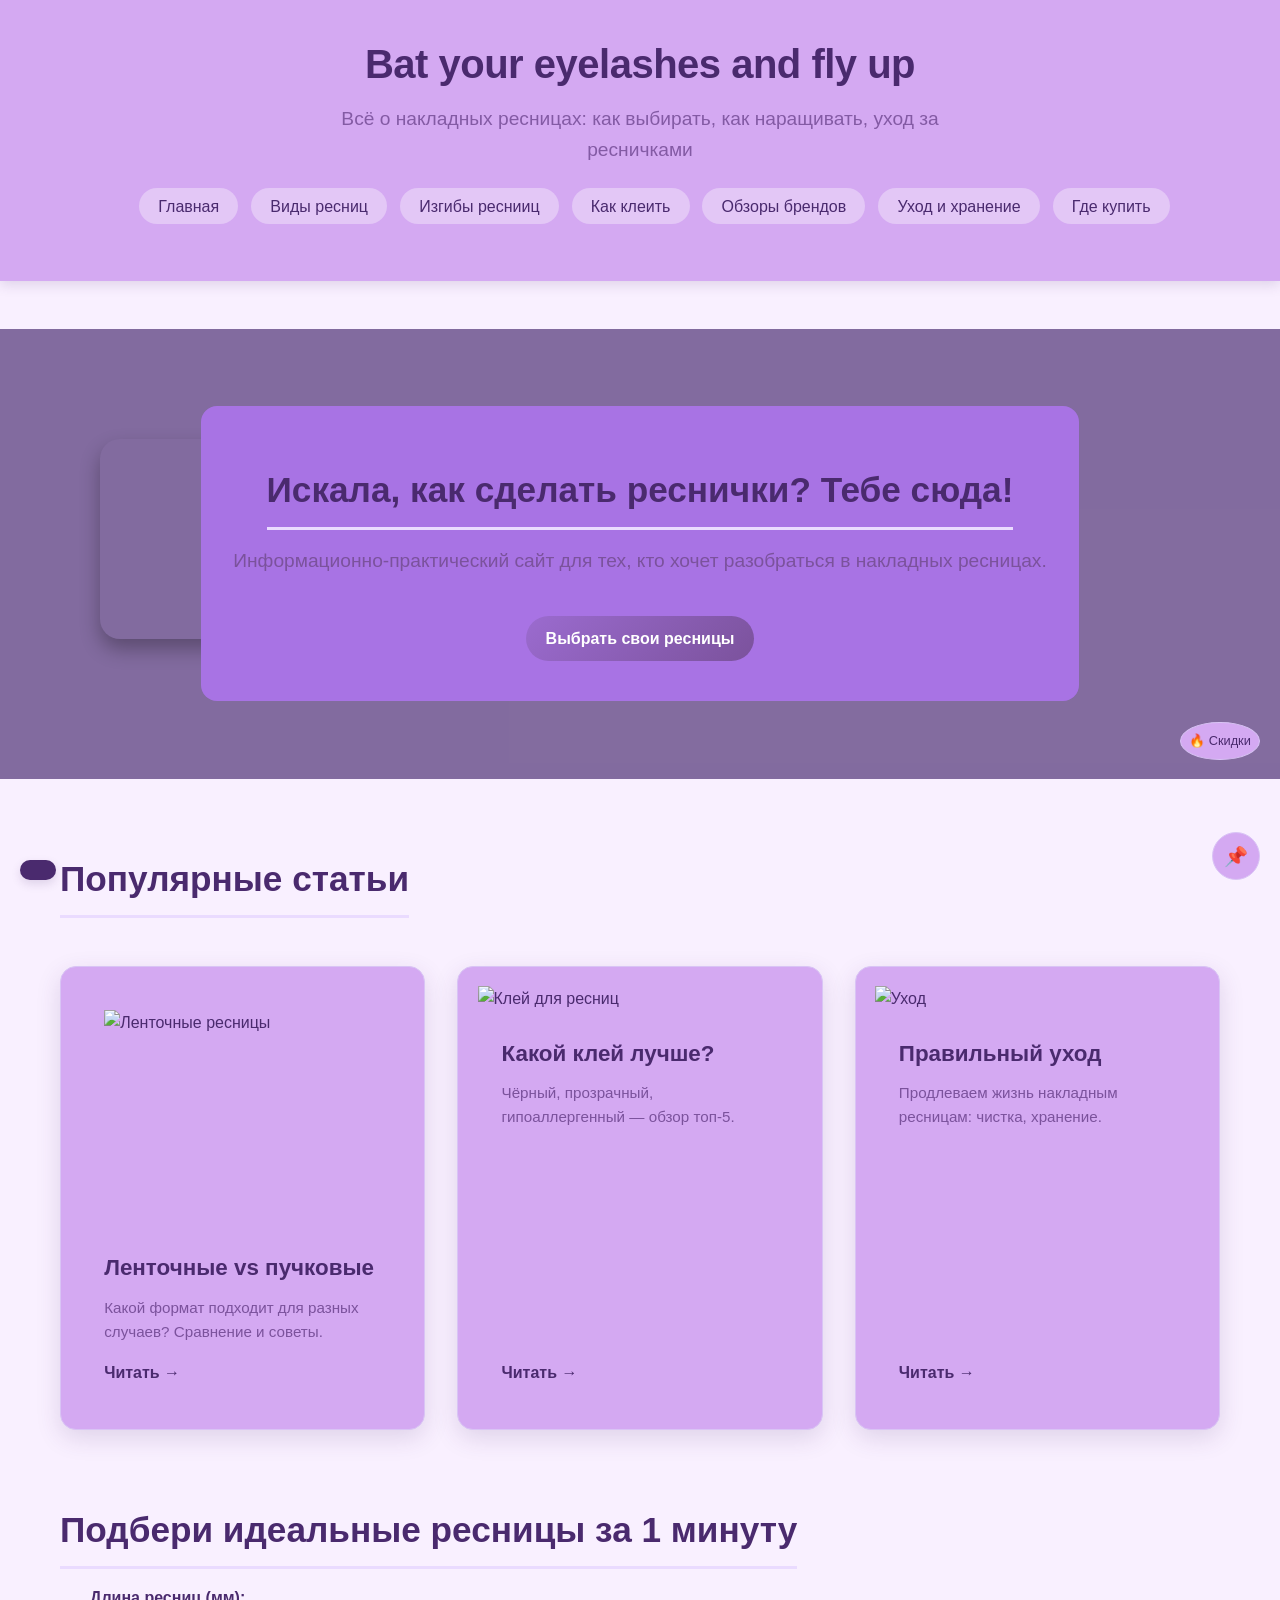
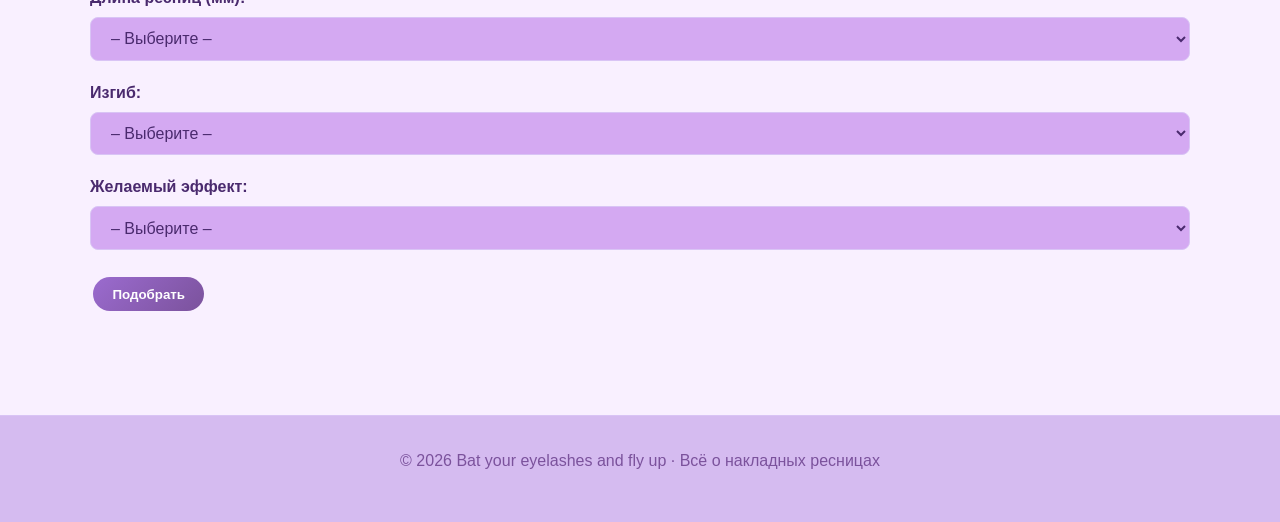
==== commit df68af3f: "финальный вариант, выполнины задания по скрипту работает подбор , коегде подправил код и цвет" ====
--- a/index.html
+++ b/index.html
@@ -10,7 +10,7 @@
 <header>
 <div class="container">
 <h1>Bat your eyelashes and fly up</h1>
-<p>Всё о накладных ресницах: как выборать, как наращивать, уход за ресничками</p>
+<p>Всё о накладных ресницах: как выбирать, как наращивать, уход за ресничками</p>
 <nav>
 <ul>
 <li><a href="index.html">Главная</a></li>
@@ -28,7 +28,7 @@
 <main>
 <section class="hero hero--with-bg">
 <div class="container hero__content">
-<h1>Искала, как сделать реснички? Тебе сюда!</h1>
+<h2>Искала, как сделать реснички? Тебе сюда!</h2>
 <p>Информационно‑практический сайт для тех, кто хочет разобраться в накладных ресницах.</p>
 <a href="types.html" class="btn btn-primary">Выбрать свои ресницы</a>
 </div>
@@ -75,6 +75,7 @@
 <div class="form-group">
 <label>Длина ресниц (мм):</label>
 <select id="length" required>
+<option value="">– Выберите –</option>
 <option value="8">8 мм (естественные)</option>
 <option value="10">10 мм (средние)</option>
 <option value="12">12 мм (выразительные)</option>
@@ -84,6 +85,7 @@
 <div class="form-group">
 <label>Изгиб:</label>
 <select id="curl" required>
+<option value="">– Выберите –</option>
 <option value="B">B (натуральный)</option>
 <option value="C">C (универсальный)</option>
 <option value="D">D (кукольный эффект)</option>
@@ -92,6 +94,7 @@
 <div class="form-group">
 <label>Желаемый эффект:</label>
 <select id="effect" required>
+<option value="">– Выберите –</option>
 <option value="natural">Натуральный</option>
 <option value="volume">Объёмный</option>
 <option value="dramatic">Драматичный (3D)</option>
@@ -108,8 +111,7 @@
 <footer class="footer">
 <div class="container footer__content">
 <p>© 2026 Bat your eyelashes and fly up · Всё о накладных ресницах</p>
-<div class="footer__social">
-</div>
+<div class="footer__social"></div>
 </div>
 </footer>
 
--- a/style/index.css
+++ b/style/index.css
@@ -3,12 +3,12 @@
   --bg-secondary: #EADBFF;
   --text-primary: #4A2A6E;
   --text-secondary: #7B529C;
-  --accent: #9B6BCF;
-  --accent-hover: #8254B3;
-  --card-bg: #FFFFFF;
+  --accent: #4A2A6E;
+  --accent-hover: #8854b3;
+  --card-bg: #D4A9F2;
   --border: #D9C4F5;
   --header-bg: #D4A9F2;
-  --footer-bg: #F3E8FF;
+  --footer-bg: #d5bbf0;
   --btn-primary-bg: linear-gradient(135deg, #9B6BCF, #7B529C);
   --btn-primary-text: #FFFFFF;
   --shadow: rgba(75, 42, 107, 0.15);
@@ -19,14 +19,14 @@
   --bg-secondary: #3E2F5A;
   --text-primary: #d6b9f8;
   --text-secondary: #000000;
-  --accent: #856dbb;
+  --accent: #c7c4c4;
   --accent-hover: #e8e8e9;
   --card-bg: #3A2B4A;
-  --border: #927eb1;
+  --border: #a290bd;
   --header-bg: #4A3A5C;
   --footer-bg: #352845;
   --btn-primary-bg: linear-gradient(135deg, #6600ff, #8A6FB8);
-  --btn-primary-text: #2f273b;
+  --btn-primary-text: #ab95cc;
   --shadow: rgba(0, 0, 0, 0.4);
 }
 
@@ -485,3 +485,122 @@
   backdrop-filter: blur(10px);
   border-radius: 16px;
 }
+
+#sales-badge {
+  position: fixed;
+  bottom: 140px;
+  right: 20px;   
+  left: auto;    
+  width: 80px;
+  padding: 8px;
+  background: var(--card-bg);
+  border: 1px solid var(--border);
+  border-radius: 6px;
+  box-shadow: var(--shadow-sm);
+  color: var(--text);
+  font-size: 0.8rem;
+  cursor: pointer;
+  z-index: 997;
+  display: flex;
+  align-items: center;
+  justify-content: center;
+  text-align: center;
+  user-select: none;
+  border-radius: 50%;
+}
+#sales-badge:hover {
+  box-shadow: var(--shadow-lg);
+}
+
+#sales-compact {
+  position: fixed;
+  bottom: 200px;
+  right: 20px;       
+  left: auto;
+  width: 260px;
+  max-height: 220px;
+  background: var(--card-bg);
+  border: 1px solid var(--border);
+  border-radius: 10px;
+  padding: 10px;
+  box-shadow: var(--shadow-lg);
+  z-index: 996;
+  display: none;
+  overflow-y: auto;
+  font-family: inherit;
+}
+
+#pin-btn {
+  position: fixed;
+  bottom: 20px;
+  right: 20px;
+  width: 48px;
+  height: 48px;
+  background: var(--card-bg);
+  border: 1px solid var(--border);
+  border-radius: 50%;
+  box-shadow: var(--shadow-sm);
+  color: var(--accent);
+  cursor: pointer;
+  z-index: 999;
+  display: flex;
+  align-items: center;
+  justify-content: center;
+  font-size: 1.2rem;
+  padding: 0;
+  transition: all 0.2s ease;
+  user-select: none;
+}
+#pin-btn:hover {
+  transform: scale(1.05);
+  box-shadow: var(--shadow-lg);
+}
+
+#favorites-compact {
+  position: fixed;
+  bottom: 80px;
+  right: 20px;
+  width: 280px;
+  max-height: 240px;
+  background: #3A2B4A;
+  border: 1px solid var(--border);
+  border-radius: 10px;
+  padding: 10px;
+  box-shadow: var(--shadow-lg);
+  z-index: 998;
+  display: none;
+  overflow-y: auto;
+  font-family: inherit;
+}
+
+#favorites-compact li {
+  display: flex;
+  justify-content: space-between;
+  align-items: flex-start;
+  padding: 6px 0;
+  font-size: 0.88rem;
+  line-height: 1.3;
+  border-bottom: 1px solid var(--border);
+  margin-bottom: 4px;
+}
+#favorites-compact li:last-child {
+  border-bottom: none;
+  margin-bottom: 0;
+}
+#favorites-compact .fav-text {
+  word-break: break-word;
+  max-width: 200px;
+}
+#favorites-compact .fav-del {
+  color: var(--text-secondary);
+  cursor: pointer;
+  font-size: 0.85rem;
+  line-height: 1;
+  margin-left: 6px;
+  padding: 2px 4px;
+  border-radius: 4px;
+  opacity: 0.6;
+}
+#favorites-compact .fav-del:hover {
+  opacity: 1;
+}
